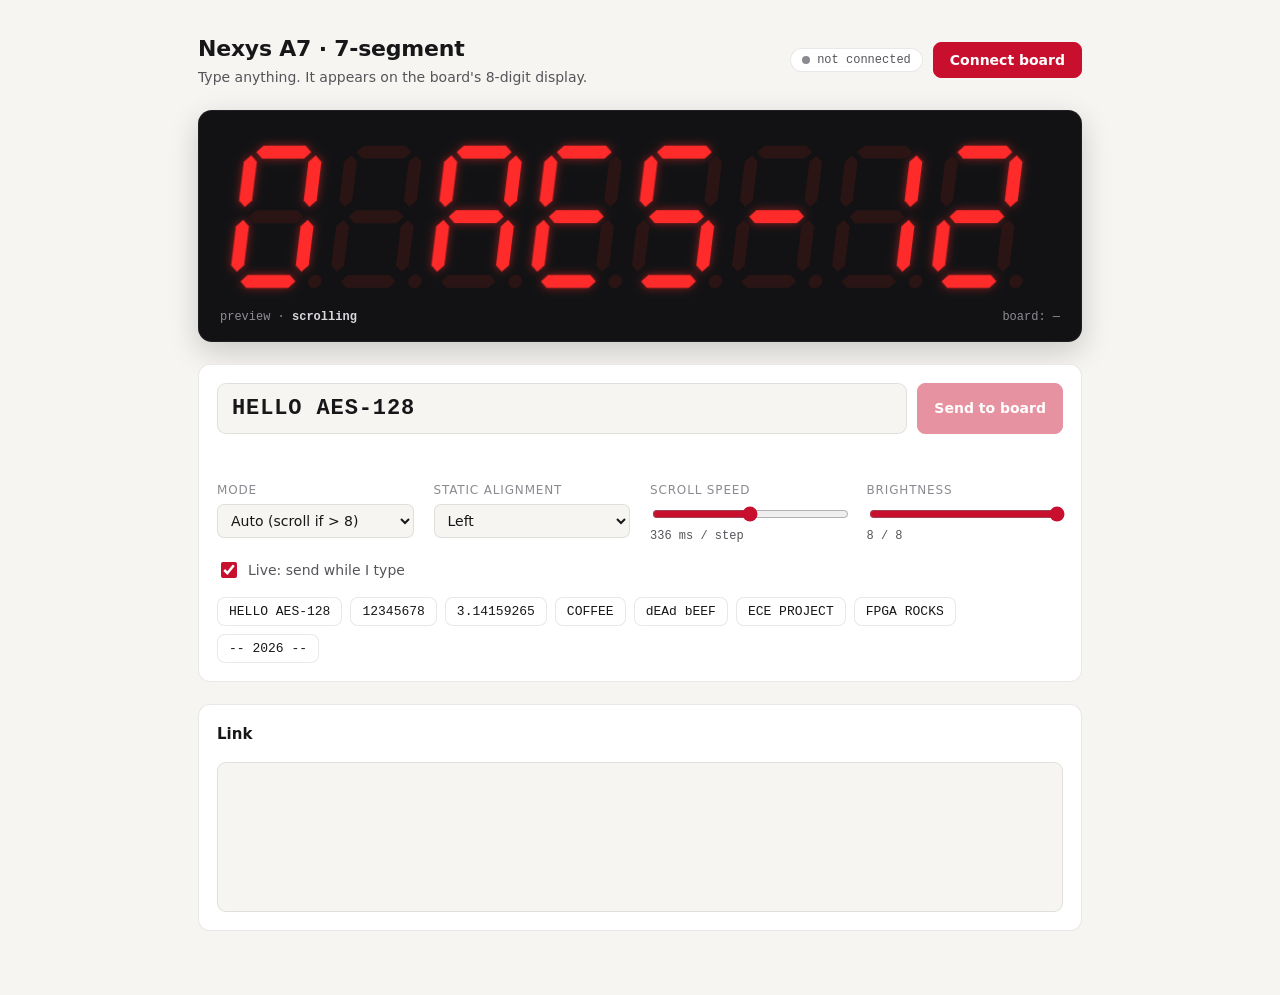
==== fpga/web/seg7_demo.html @ ccb48b42 "this was done by shreyas's" ====
<!doctype html>
<html lang="en">
<head>
<meta charset="utf-8">
<meta name="viewport" content="width=device-width, initial-scale=1">
<title>Nexys Display</title>
<style>
  :root {
    color-scheme: light;
    --bg: #f6f5f1;
    --surface: #ffffff;
    --ink: #17171a;
    --ink-2: #55545a;
    --muted: #8b8a90;
    --line: rgba(0, 0, 0, 0.09);
    --accent: #c8102e;
    --ok: #1a8f5a;
    --warn: #b7791f;
    --bad: #c8102e;
    --panel: #121214;
    --seg-on: #ff2a2a;
    --seg-off: #2a1414;
    --mono: ui-monospace, "Cascadia Mono", Consolas, "SF Mono", Menlo, monospace;
    --sans: system-ui, -apple-system, "Segoe UI", Roboto, sans-serif;
  }
  @media (prefers-color-scheme: dark) {
    :root:not([data-theme="light"]) {
      color-scheme: dark;
      --bg: #0f0f11;
      --surface: #19191c;
      --ink: #f2f2f3;
      --ink-2: #bdbcc2;
      --muted: #85848b;
      --line: rgba(255, 255, 255, 0.09);
      --panel: #070708;
    }
  }
  * { box-sizing: border-box; }
  body {
    margin: 0;
    background: var(--bg);
    color: var(--ink);
    font: 15px/1.5 var(--sans);
  }
  .wrap {
    max-width: 920px;
    margin: 0 auto;
    padding: 32px 18px 64px;
    display: flex;
    flex-direction: column;
    gap: 22px;
  }
  header {
    display: flex;
    flex-wrap: wrap;
    align-items: center;
    justify-content: space-between;
    gap: 14px;
  }
  h1 { margin: 0; font-size: 22px; letter-spacing: -0.01em; }
  .sub { margin: 2px 0 0; color: var(--ink-2); font-size: 14px; }
  .conn { display: flex; align-items: center; gap: 10px; }
  .pill {
    display: inline-flex; align-items: center; gap: 7px;
    font: 12px var(--mono); color: var(--ink-2);
    border: 1px solid var(--line); border-radius: 999px;
    padding: 4px 11px; background: var(--surface);
  }
  .pill::before {
    content: ""; width: 8px; height: 8px; border-radius: 50%;
    background: var(--dot, var(--muted));
  }
  .pill.on  { --dot: var(--ok); }
  .pill.err { --dot: var(--bad); }

  button {
    font: 600 14px var(--sans);
    border-radius: 8px;
    border: 1px solid var(--line);
    background: var(--surface);
    color: var(--ink);
    padding: 9px 16px;
    cursor: pointer;
  }
  button.primary { background: var(--accent); border-color: var(--accent); color: #fff; }
  button:disabled { opacity: .45; cursor: not-allowed; }
  button:focus-visible, input:focus-visible, select:focus-visible {
    outline: 2px solid var(--accent); outline-offset: 2px;
  }

  /* ---- the display ---- */
  .board {
    background: var(--panel);
    border-radius: 14px;
    padding: 26px 22px 18px;
    box-shadow: inset 0 0 0 1px rgba(255,255,255,0.06), 0 10px 30px rgba(0,0,0,.18);
  }
  .digits { display: block; width: 100%; height: auto; }
  .board-foot {
    display: flex; justify-content: space-between; flex-wrap: wrap; gap: 8px;
    margin-top: 12px; font: 12px var(--mono); color: #8d8d94;
  }
  .board-foot b { color: #d7d7dc; font-weight: 600; }

  /* ---- controls ---- */
  .card {
    background: var(--surface);
    border: 1px solid var(--line);
    border-radius: 12px;
    padding: 18px;
    display: flex; flex-direction: column; gap: 16px;
  }
  .row { display: flex; gap: 10px; flex-wrap: wrap; }
  .grow { flex: 1 1 260px; }
  input[type=text] {
    width: 100%;
    font: 600 22px var(--mono);
    letter-spacing: .04em;
    padding: 12px 14px;
    border-radius: 9px;
    border: 1px solid var(--line);
    background: var(--bg);
    color: var(--ink);
  }
  .opts {
    display: grid;
    grid-template-columns: repeat(auto-fit, minmax(170px, 1fr));
    gap: 14px 20px;
  }
  .opt { display: flex; flex-direction: column; gap: 5px; }
  .opt label { font-size: 12px; color: var(--muted); text-transform: uppercase; letter-spacing: .07em; }
  .opt .val { font: 12px var(--mono); color: var(--ink-2); }
  select {
    font: 14px var(--sans); padding: 7px 9px; border-radius: 7px;
    border: 1px solid var(--line); background: var(--bg); color: var(--ink);
  }
  input[type=range] { width: 100%; accent-color: var(--accent); }
  .check { display: flex; align-items: center; gap: 8px; font-size: 14px; color: var(--ink-2); }
  .check input { accent-color: var(--accent); width: 16px; height: 16px; }

  .presets { display: flex; flex-wrap: wrap; gap: 8px; }
  .presets button { font: 500 13px var(--mono); padding: 6px 11px; }

  .note { font-size: 13px; color: var(--warn); min-height: 1.2em; margin: 0; }

  .log {
    font: 12px/1.6 var(--mono);
    color: var(--ink-2);
    background: var(--bg);
    border: 1px solid var(--line);
    border-radius: 9px;
    padding: 10px 12px;
    height: 150px;
    overflow: auto;
    white-space: pre-wrap;
    word-break: break-all;
  }
  .log .ok  { color: var(--ok); }
  .log .bad { color: var(--bad); }

  .unsupported {
    background: var(--surface); border: 1px solid var(--bad);
    border-radius: 12px; padding: 16px 18px; color: var(--ink);
  }
  h2 { margin: 0; font-size: 15px; }
</style>
</head>
<body>
<div class="wrap">

  <header>
    <div>
      <h1>Nexys A7 · 7-segment</h1>
      <p class="sub">Type anything. It appears on the board's 8-digit display.</p>
    </div>
    <div class="conn">
      <span id="status" class="pill">not connected</span>
      <button id="connectBtn" class="primary">Connect board</button>
    </div>
  </header>

  <div id="noSerial" class="unsupported" hidden>
    <h2>This browser can't talk to serial ports</h2>
    <p>Open this page in <b>Chrome</b> or <b>Edge</b>, served from
    <code>http://localhost</code> (run <code>fpga\web\serve.ps1</code>).</p>
  </div>

  <section class="board" aria-label="Preview of the board display">
    <svg id="digits" class="digits" viewBox="0 0 520 100" role="img"
         aria-label="7-segment preview"></svg>
    <div class="board-foot">
      <span>preview · <b id="modeLabel">static</b></span>
      <span id="boardState">board: —</span>
    </div>
  </section>

  <section class="card">
    <div class="row">
      <div class="grow">
        <input id="text" type="text" maxlength="60" value="HELLO AES-128"
               autocomplete="off" spellcheck="false" aria-label="Text to display">
      </div>
      <button id="sendBtn" class="primary" disabled>Send to board</button>
    </div>
    <p id="note" class="note"></p>

    <div class="opts">
      <div class="opt">
        <label for="mode">Mode</label>
        <select id="mode">
          <option value="auto">Auto (scroll if &gt; 8)</option>
          <option value="static">Static</option>
          <option value="scroll">Scroll</option>
        </select>
      </div>
      <div class="opt">
        <label for="align">Static alignment</label>
        <select id="align">
          <option value="left">Left</option>
          <option value="right">Right</option>
        </select>
      </div>
      <div class="opt">
        <label for="speed">Scroll speed</label>
        <input id="speed" type="range" min="0" max="30" value="15">
        <span class="val" id="speedVal"></span>
      </div>
      <div class="opt">
        <label for="bright">Brightness</label>
        <input id="bright" type="range" min="0" max="7" value="7">
        <span class="val" id="brightVal"></span>
      </div>
    </div>

    <label class="check">
      <input id="live" type="checkbox" checked>
      Live: send while I type
    </label>

    <div class="presets" id="presets"></div>
  </section>

  <section class="card">
    <h2>Link</h2>
    <div id="log" class="log" aria-live="polite"></div>
  </section>

</div>

<script>
// ---------------------------------------------------------------------------
// Font: segment bits, a = bit 0 ... g = bit 6, dp = bit 7.
// Shared with the FPGA: the board shows exactly these bits.
// ---------------------------------------------------------------------------
const UPPER = {
  "0":0x3F,"1":0x06,"2":0x5B,"3":0x4F,"4":0x66,"5":0x6D,"6":0x7D,"7":0x07,
  "8":0x7F,"9":0x6F,
  "A":0x77,"B":0x7C,"C":0x39,"D":0x5E,"E":0x79,"F":0x71,"G":0x3D,"H":0x76,
  "I":0x30,"J":0x1E,"K":0x75,"L":0x38,"M":0x37,"N":0x54,"O":0x3F,"P":0x73,
  "Q":0x67,"R":0x50,"S":0x6D,"T":0x78,"U":0x3E,"V":0x3E,"W":0x7E,"X":0x76,
  "Y":0x6E,"Z":0x5B,
  " ":0x00,"-":0x40,"_":0x08,"=":0x48,"\"":0x22,"'":0x02,"`":0x20,
  "[":0x39,"]":0x0F,"(":0x39,")":0x0F,"{":0x39,"}":0x0F,
  "?":0x53,"!":0x82,"/":0x52,"\\":0x64,"|":0x30,"^":0x23,"°":0x63,
  "<":0x58,">":0x4C,"~":0x01,"+":0x46,"*":0x63,"#":0x49,
};
// lowercase forms that read better than their capitals
const LOWER = { "c":0x58, "h":0x74, "o":0x5C, "u":0x1C, "i":0x10, "n":0x54, "r":0x50, "t":0x78 };

function encode(text) {
  const segs = [];
  const bad = new Set();
  for (const ch of text) {
    if (ch === "." || ch === ",") {
      // decimal point rides on the previous digit, like a calculator
      if (segs.length && !(segs[segs.length - 1] & 0x80)) segs[segs.length - 1] |= 0x80;
      else segs.push(0x80);
      continue;
    }
    let s = LOWER[ch];
    if (s === undefined) s = UPPER[ch.toUpperCase()];
    if (s === undefined) { bad.add(ch); s = 0x00; }
    segs.push(s);
  }
  return { segs, bad: [...bad] };
}

const MAX_LEN = 64;   // FPGA buffer
const GAP = 4;        // blanks between repeats when scrolling

function buildPayload(text, opts) {
  const { segs, bad } = encode(text);
  const scroll = opts.mode === "scroll" || (opts.mode === "auto" && segs.length > 8);
  let out, truncated = false;
  if (scroll) {
    out = segs.slice(0, MAX_LEN - GAP);
    truncated = segs.length > out.length;
    out = out.concat(new Array(GAP).fill(0));
    while (out.length < 8) out.push(0);
  } else {
    out = segs.slice(0, 8);
    truncated = segs.length > 8;
    const pad = new Array(8 - out.length).fill(0);
    out = opts.align === "right" ? pad.concat(out) : out.concat(pad);
  }
  return { segs: out, scroll, bad, truncated };
}

function frameBytes(p, opts) {
  const flags = (p.scroll ? 1 : 0) | ((opts.bright & 7) << 1);
  return new Uint8Array([0xA5, flags, opts.speed & 0xFF, p.segs.length, ...p.segs]);
}

// ---------------------------------------------------------------------------
// Preview: same windowing and timing as the FPGA
// ---------------------------------------------------------------------------
const svg = document.getElementById("digits");
const NS = "http://www.w3.org/2000/svg";
const digitEls = [];

function hseg(cx, cy, L, t) {
  const h = t / 2;
  return `${cx-L/2},${cy} ${cx-L/2+h},${cy-h} ${cx+L/2-h},${cy-h} ${cx+L/2},${cy} ${cx+L/2-h},${cy+h} ${cx-L/2+h},${cy+h}`;
}
function vseg(cx, cy, L, t) {
  const h = t / 2;
  return `${cx},${cy-L/2} ${cx+h},${cy-L/2+h} ${cx+h},${cy+L/2-h} ${cx},${cy+L/2} ${cx-h},${cy+L/2-h} ${cx-h},${cy-L/2+h}`;
}
(function buildDigits() {
  const T = 8, W = 40, H = 80;
  const shapes = [
    ["poly", hseg(W/2, 4, W - 6, T)],          // a
    ["poly", vseg(W, H*0.25 + 2, H/2 - 8, T)],  // b
    ["poly", vseg(W, H*0.75 + 2, H/2 - 8, T)],  // c
    ["poly", hseg(W/2, H + 4, W - 6, T)],      // d
    ["poly", vseg(0, H*0.75 + 2, H/2 - 8, T)],  // e
    ["poly", vseg(0, H*0.25 + 2, H/2 - 8, T)],  // f
    ["poly", hseg(W/2, H/2 + 4, W - 6, T)],    // g
  ];
  for (let d = 0; d < 8; d++) {
    const g = document.createElementNS(NS, "g");
    g.setAttribute("transform", `translate(${20 + d * 62},6) skewX(-7)`);
    const parts = [];
    for (const [, pts] of shapes) {
      const p = document.createElementNS(NS, "polygon");
      p.setAttribute("points", pts);
      g.appendChild(p);
      parts.push(p);
    }
    const dp = document.createElementNS(NS, "circle");
    dp.setAttribute("cx", W + 9); dp.setAttribute("cy", H + 4); dp.setAttribute("r", 4.2);
    g.appendChild(dp);
    parts.push(dp);
    svg.appendChild(g);
    digitEls.push(parts);
  }
})();

let preview = { segs: new Array(8).fill(0), scroll: false };
let pos = 0;
let lastStep = performance.now();

function paint() {
  const opts = readOpts();
  const alpha = 0.35 + 0.65 * ((opts.bright + 1) / 8);
  const on = getComputedStyle(document.documentElement).getPropertyValue("--seg-on").trim();
  const off = getComputedStyle(document.documentElement).getPropertyValue("--seg-off").trim();
  for (let d = 0; d < 8; d++) {
    const n = preview.segs.length;
    const s = preview.scroll ? preview.segs[(pos + d) % n] : preview.segs[d];
    digitEls[d].forEach((el, bit) => {
      const lit = (s >> bit) & 1;
      el.setAttribute("fill", lit ? on : off);
      el.setAttribute("fill-opacity", lit ? alpha.toFixed(2) : "1");
      el.style.filter = lit ? "drop-shadow(0 0 3px rgba(255,40,40,.55))" : "none";
    });
  }
}

function tick(now) {
  if (preview.scroll) {
    const stepMs = (readOpts().speed + 1) * 21;
    if (now - lastStep >= stepMs) {
      pos = (pos + 1) % preview.segs.length;
      lastStep = now;
      paint();
    }
  }
  requestAnimationFrame(tick);
}

// ---------------------------------------------------------------------------
// Controls
// ---------------------------------------------------------------------------
const $ = (id) => document.getElementById(id);
const textEl = $("text"), sendBtn = $("sendBtn"), connectBtn = $("connectBtn");

function readOpts() {
  return {
    mode: $("mode").value,
    align: $("align").value,
    speed: 30 - Number($("speed").value),    // slider right = faster
    bright: Number($("bright").value),
  };
}

function refresh() {
  const opts = readOpts();
  const p = buildPayload(textEl.value, opts);
  preview = p;
  pos = 0;
  lastStep = performance.now();
  $("modeLabel").textContent = p.scroll ? "scrolling" : "static";
  $("speedVal").textContent = `${((opts.speed + 1) * 21)} ms / step`;
  $("brightVal").textContent = `${opts.bright + 1} / 8`;
  const notes = [];
  if (p.bad.length) notes.push(`No 7-segment shape for: ${p.bad.map(c => JSON.stringify(c)).join(" ")} (shown blank)`);
  if (p.truncated) notes.push(p.scroll ? `Only the first ${MAX_LEN - GAP} characters fit` : "Static mode shows the first 8 characters");
  $("note").textContent = notes.join(" · ");
  paint();
  return p;
}

const PRESETS = ["HELLO AES-128", "12345678", "3.14159265", "COFFEE", "dEAd bEEF",
                 "ECE PROJECT", "FPGA ROCKS", "-- 2026 --"];
for (const t of PRESETS) {
  const b = document.createElement("button");
  b.textContent = t;
  b.addEventListener("click", () => { textEl.value = t; refresh(); if (port) queueSend(); });
  $("presets").appendChild(b);
}

let liveTimer = null;
textEl.addEventListener("input", () => {
  refresh();
  if (port && $("live").checked) {
    clearTimeout(liveTimer);
    liveTimer = setTimeout(queueSend, 150);
  }
});
textEl.addEventListener("keydown", (e) => { if (e.key === "Enter" && port) queueSend(); });
for (const id of ["mode", "align", "speed", "bright"]) {
  $(id).addEventListener("input", () => {
    refresh();
    if (port && $("live").checked) { clearTimeout(liveTimer); liveTimer = setTimeout(queueSend, 150); }
  });
}
sendBtn.addEventListener("click", queueSend);

// ---------------------------------------------------------------------------
// Web Serial
// ---------------------------------------------------------------------------
let port = null, writer = null, reader = null;
let rxBuf = [];
let pending = null;       // { len, t0, resolve }
let sending = false, sendAgain = false;

function log(msg, cls) {
  const el = $("log");
  const line = document.createElement("div");
  if (cls) line.className = cls;
  line.textContent = `${new Date().toLocaleTimeString()}  ${msg}`;
  el.appendChild(line);
  el.scrollTop = el.scrollHeight;
}

function setStatus(text, cls) {
  const s = $("status");
  s.textContent = text;
  s.className = "pill" + (cls ? " " + cls : "");
}

async function connect() {
  try {
    port = await navigator.serial.requestPort({ filters: [{ usbVendorId: 0x0403 }] });
    await port.open({ baudRate: 115200 });
    writer = port.writable.getWriter();
    const info = port.getInfo();
    setStatus("connected", "on");
    log(`opened port (USB ${info.usbVendorId?.toString(16)}:${info.usbProductId?.toString(16)}) at 115200`, "ok");
    connectBtn.textContent = "Disconnect";
    sendBtn.disabled = false;
    readLoop();
    queueSend();
  } catch (e) {
    port = null;
    if (e.name !== "NotFoundError") {
      setStatus("error", "err");
      log(`could not open: ${e.message}. Is another program (e.g. a terminal) using COM9?`, "bad");
    }
  }
}

async function disconnect() {
  try {
    if (reader) { await reader.cancel(); }
    if (writer) { writer.releaseLock(); }
    if (port) { await port.close(); }
  } catch (e) { /* closing anyway */ }
  port = writer = reader = null;
  setStatus("not connected");
  connectBtn.textContent = "Connect board";
  sendBtn.disabled = true;
  $("boardState").textContent = "board: —";
  log("disconnected");
}

async function readLoop() {
  while (port && port.readable) {
    reader = port.readable.getReader();
    try {
      for (;;) {
        const { value, done } = await reader.read();
        if (done) break;
        for (const b of value) onByte(b);
      }
    } catch (e) {
      log(`read error: ${e.message}`, "bad");
      break;
    } finally {
      reader.releaseLock();
    }
  }
}

function onByte(b) {
  rxBuf.push(b);
  while (rxBuf.length >= 2) {
    if (rxBuf[0] !== 0x5A) { rxBuf.shift(); continue; }
    const len = rxBuf[1];
    rxBuf.splice(0, 2);
    if (pending && pending.len === len) {
      const ms = (performance.now() - pending.t0).toFixed(1);
      pending.resolve(true);
      pending = null;
      $("boardState").innerHTML = `board: <b>showing</b> · ack ${ms} ms`;
      log(`board acknowledged ${len} patterns in ${ms} ms`, "ok");
    }
  }
}

function waitAck(len) {
  return new Promise((resolve) => {
    pending = { len, t0: performance.now(), resolve };
    setTimeout(() => {
      if (pending && pending.len === len) { pending = null; resolve(false); }
    }, 600);
  });
}

// Coalesce: while one frame is in flight, only the newest text is sent next.
async function queueSend() {
  if (!port) return;
  if (sending) { sendAgain = true; return; }
  sending = true;
  do {
    sendAgain = false;
    const opts = readOpts();
    const p = refresh();
    const bytes = frameBytes(p, opts);
    try {
      const ack = waitAck(p.segs.length);
      await writer.write(bytes);
      log(`sent "${textEl.value}" -> ${bytes.length} bytes`);
      if (!(await ack)) {
        log("no acknowledgement from the board -- is seg7_text.bit loaded?", "bad");
        $("boardState").textContent = "board: no reply";
        await new Promise(r => setTimeout(r, 40));   // let the FPGA drop any partial frame
      }
    } catch (e) {
      log(`write failed: ${e.message}`, "bad");
      break;
    }
  } while (sendAgain);
  sending = false;
}

connectBtn.addEventListener("click", () => (port ? disconnect() : connect()));

if (!("serial" in navigator)) {
  $("noSerial").hidden = false;
  connectBtn.disabled = true;
  setStatus("unsupported browser", "err");
} else {
  navigator.serial.addEventListener("disconnect", (e) => {
    if (port && e.target === port) { log("board unplugged", "bad"); disconnect(); }
  });
}

refresh();
requestAnimationFrame(tick);
</script>
</body>
</html>
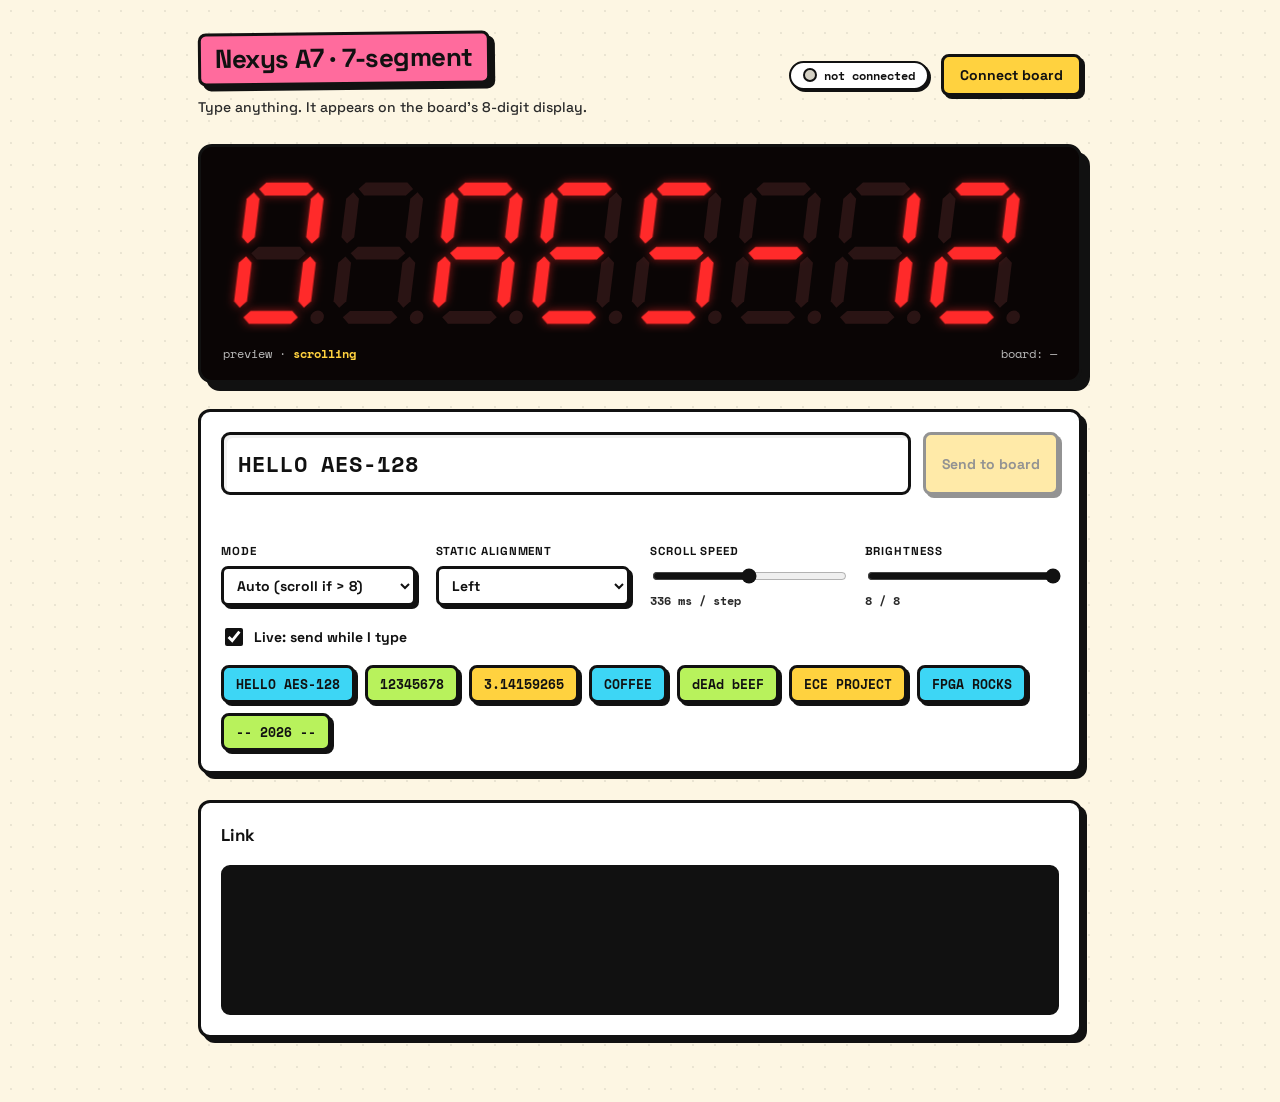
==== commit caf01b7a: "Updated UI" ====
--- a/fpga/web/seg7_demo.html
+++ b/fpga/web/seg7_demo.html
@@ -4,165 +4,84 @@
 <meta charset="utf-8">
 <meta name="viewport" content="width=device-width, initial-scale=1">
 <title>Nexys Display</title>
+<link rel="stylesheet" href="https://fonts.googleapis.com/css2?family=Space+Grotesk:wght@500;700&family=Space+Mono:wght@400;700&display=swap">
 <style>
   :root {
     color-scheme: light;
-    --bg: #f6f5f1;
-    --surface: #ffffff;
-    --ink: #17171a;
-    --ink-2: #55545a;
-    --muted: #8b8a90;
-    --line: rgba(0, 0, 0, 0.09);
-    --accent: #c8102e;
-    --ok: #1a8f5a;
-    --warn: #b7791f;
-    --bad: #c8102e;
-    --panel: #121214;
-    --seg-on: #ff2a2a;
-    --seg-off: #2a1414;
-    --mono: ui-monospace, "Cascadia Mono", Consolas, "SF Mono", Menlo, monospace;
-    --sans: system-ui, -apple-system, "Segoe UI", Roboto, sans-serif;
-  }
-  @media (prefers-color-scheme: dark) {
-    :root:not([data-theme="light"]) {
-      color-scheme: dark;
-      --bg: #0f0f11;
-      --surface: #19191c;
-      --ink: #f2f2f3;
-      --ink-2: #bdbcc2;
-      --muted: #85848b;
-      --line: rgba(255, 255, 255, 0.09);
-      --panel: #070708;
-    }
+    --bg: #fdf6e3; --surface: #ffffff; --ink: #111111; --ink-2: #2b2b2b; --muted: #5c5a55;
+    --line: #111111; --accent: #ffd23f; --pink: #ff6b9d; --cyan: #3dd6f5; --lime: #b8f25c;
+    --ok: #18a058; --warn: #b45309; --bad: #d62839;
+    --panel: #0a0505; --seg-on: #ff2a2a; --seg-off: #2a1414;
+    --sh: 5px 5px 0 #111; --sh-sm: 3px 3px 0 #111;
+    --mono: "Space Mono", ui-monospace, "Cascadia Mono", Consolas, monospace;
+    --sans: "Space Grotesk", system-ui, -apple-system, "Segoe UI", Roboto, sans-serif;
   }
   * { box-sizing: border-box; }
   body {
-    margin: 0;
-    background: var(--bg);
-    color: var(--ink);
-    font: 15px/1.5 var(--sans);
-  }
-  .wrap {
-    max-width: 920px;
-    margin: 0 auto;
-    padding: 32px 18px 64px;
-    display: flex;
-    flex-direction: column;
-    gap: 22px;
-  }
-  header {
-    display: flex;
-    flex-wrap: wrap;
-    align-items: center;
-    justify-content: space-between;
-    gap: 14px;
-  }
-  h1 { margin: 0; font-size: 22px; letter-spacing: -0.01em; }
-  .sub { margin: 2px 0 0; color: var(--ink-2); font-size: 14px; }
-  .conn { display: flex; align-items: center; gap: 10px; }
+    margin: 0; background: var(--bg); color: var(--ink); font: 500 15px/1.5 var(--sans);
+    background-image: radial-gradient(#11111114 1.2px, transparent 1.2px); background-size: 22px 22px;
+  }
+  .wrap { max-width: 920px; margin: 0 auto; padding: 32px 18px 64px; display: flex; flex-direction: column; gap: 26px; }
+  header { display: flex; flex-wrap: wrap; align-items: center; justify-content: space-between; gap: 14px; }
+  h1 {
+    margin: 0; font-size: 26px; font-weight: 800; letter-spacing: -0.02em; display: inline-block;
+    background: var(--pink); border: 3px solid var(--ink); box-shadow: var(--sh); padding: 4px 14px; border-radius: 8px;
+    transform: rotate(-0.6deg);
+  }
+  .sub { margin: 12px 0 0; color: var(--ink-2); font-size: 14px; }
+  .conn { display: flex; align-items: center; gap: 12px; }
   .pill {
-    display: inline-flex; align-items: center; gap: 7px;
-    font: 12px var(--mono); color: var(--ink-2);
-    border: 1px solid var(--line); border-radius: 999px;
-    padding: 4px 11px; background: var(--surface);
-  }
-  .pill::before {
-    content: ""; width: 8px; height: 8px; border-radius: 50%;
-    background: var(--dot, var(--muted));
-  }
-  .pill.on  { --dot: var(--ok); }
-  .pill.err { --dot: var(--bad); }
-
+    display: inline-flex; align-items: center; gap: 7px; font: 700 12px var(--mono); color: var(--ink);
+    border: 2px solid var(--ink); border-radius: 999px; padding: 4px 12px; background: var(--surface); box-shadow: 2px 2px 0 var(--ink);
+  }
+  .pill::before { content: ""; width: 10px; height: 10px; border-radius: 50%; border: 2px solid var(--ink); background: var(--dot, #d4d0c4); }
+  .pill.on { background: var(--lime); --dot: var(--ok); }
+  .pill.err { background: #ff8fa3; --dot: var(--bad); }
   button {
-    font: 600 14px var(--sans);
-    border-radius: 8px;
-    border: 1px solid var(--line);
-    background: var(--surface);
-    color: var(--ink);
-    padding: 9px 16px;
-    cursor: pointer;
-  }
-  button.primary { background: var(--accent); border-color: var(--accent); color: #fff; }
-  button:disabled { opacity: .45; cursor: not-allowed; }
-  button:focus-visible, input:focus-visible, select:focus-visible {
-    outline: 2px solid var(--accent); outline-offset: 2px;
-  }
-
-  /* ---- the display ---- */
-  .board {
-    background: var(--panel);
-    border-radius: 14px;
-    padding: 26px 22px 18px;
-    box-shadow: inset 0 0 0 1px rgba(255,255,255,0.06), 0 10px 30px rgba(0,0,0,.18);
-  }
+    font: 800 14px var(--sans); border-radius: 8px; border: 3px solid var(--ink); background: var(--surface);
+    color: var(--ink); padding: 9px 16px; cursor: pointer; box-shadow: var(--sh-sm); transition: transform .08s, box-shadow .08s;
+  }
+  button:hover { transform: translate(-2px, -2px); box-shadow: 5px 5px 0 var(--ink); }
+  button:active { transform: translate(3px, 3px); box-shadow: none; }
+  button.primary { background: var(--accent); }
+  button:disabled { opacity: .45; cursor: not-allowed; transform: none; box-shadow: var(--sh-sm); }
+  button:focus-visible, input:focus-visible, select:focus-visible { outline: 3px solid var(--pink); outline-offset: 3px; }
+  .board { background: var(--panel); border-radius: 14px; padding: 26px 22px 18px; border: 3px solid var(--ink); box-shadow: 8px 8px 0 var(--ink); }
   .digits { display: block; width: 100%; height: auto; }
-  .board-foot {
-    display: flex; justify-content: space-between; flex-wrap: wrap; gap: 8px;
-    margin-top: 12px; font: 12px var(--mono); color: #8d8d94;
-  }
-  .board-foot b { color: #d7d7dc; font-weight: 600; }
-
-  /* ---- controls ---- */
+  .board-foot { display: flex; justify-content: space-between; flex-wrap: wrap; gap: 8px; margin-top: 12px; font: 12px var(--mono); color: #b9b9b9; }
+  .board-foot b { color: var(--accent); font-weight: 700; }
   .card {
-    background: var(--surface);
-    border: 1px solid var(--line);
-    border-radius: 12px;
-    padding: 18px;
-    display: flex; flex-direction: column; gap: 16px;
-  }
-  .row { display: flex; gap: 10px; flex-wrap: wrap; }
+    background: var(--surface); border: 3px solid var(--ink); border-radius: 12px; box-shadow: var(--sh);
+    padding: 20px; display: flex; flex-direction: column; gap: 16px;
+  }
+  .row { display: flex; gap: 12px; flex-wrap: wrap; }
   .grow { flex: 1 1 260px; }
   input[type=text] {
-    width: 100%;
-    font: 600 22px var(--mono);
-    letter-spacing: .04em;
-    padding: 12px 14px;
-    border-radius: 9px;
-    border: 1px solid var(--line);
-    background: var(--bg);
-    color: var(--ink);
-  }
-  .opts {
-    display: grid;
-    grid-template-columns: repeat(auto-fit, minmax(170px, 1fr));
-    gap: 14px 20px;
-  }
-  .opt { display: flex; flex-direction: column; gap: 5px; }
-  .opt label { font-size: 12px; color: var(--muted); text-transform: uppercase; letter-spacing: .07em; }
-  .opt .val { font: 12px var(--mono); color: var(--ink-2); }
-  select {
-    font: 14px var(--sans); padding: 7px 9px; border-radius: 7px;
-    border: 1px solid var(--line); background: var(--bg); color: var(--ink);
-  }
-  input[type=range] { width: 100%; accent-color: var(--accent); }
-  .check { display: flex; align-items: center; gap: 8px; font-size: 14px; color: var(--ink-2); }
-  .check input { accent-color: var(--accent); width: 16px; height: 16px; }
-
-  .presets { display: flex; flex-wrap: wrap; gap: 8px; }
-  .presets button { font: 500 13px var(--mono); padding: 6px 11px; }
-
-  .note { font-size: 13px; color: var(--warn); min-height: 1.2em; margin: 0; }
-
+    width: 100%; font: 700 22px var(--mono); letter-spacing: .04em; padding: 12px 14px; border-radius: 9px;
+    border: 3px solid var(--ink); background: var(--surface); color: var(--ink); box-shadow: inset 3px 3px 0 #1111110f;
+  }
+  input[type=text]:focus { outline: none; box-shadow: var(--sh-sm); background: #fffdf3; }
+  .opts { display: grid; grid-template-columns: repeat(auto-fit, minmax(170px, 1fr)); gap: 14px 20px; }
+  .opt { display: flex; flex-direction: column; gap: 6px; }
+  .opt label { font-size: 11.5px; color: var(--ink); font-weight: 800; text-transform: uppercase; letter-spacing: .08em; }
+  .opt .val { font: 700 12px var(--mono); color: var(--ink-2); }
+  select { font: 700 14px var(--sans); padding: 7px 9px; border-radius: 7px; border: 3px solid var(--ink); background: var(--surface); color: var(--ink); box-shadow: var(--sh-sm); }
+  input[type=range] { width: 100%; accent-color: var(--ink); }
+  .check { display: flex; align-items: center; gap: 8px; font-size: 14px; color: var(--ink); font-weight: 700; }
+  .check input { accent-color: var(--ink); width: 18px; height: 18px; }
+  .presets { display: flex; flex-wrap: wrap; gap: 10px; }
+  .presets button { font: 700 13px var(--mono); padding: 6px 12px; background: var(--cyan); }
+  .presets button:nth-child(3n+2) { background: var(--lime); }
+  .presets button:nth-child(3n+3) { background: var(--accent); }
+  .note { font-size: 13px; color: var(--bad); font-weight: 700; min-height: 1.2em; margin: 0; }
   .log {
-    font: 12px/1.6 var(--mono);
-    color: var(--ink-2);
-    background: var(--bg);
-    border: 1px solid var(--line);
-    border-radius: 9px;
-    padding: 10px 12px;
-    height: 150px;
-    overflow: auto;
-    white-space: pre-wrap;
-    word-break: break-all;
-  }
-  .log .ok  { color: var(--ok); }
-  .log .bad { color: var(--bad); }
-
-  .unsupported {
-    background: var(--surface); border: 1px solid var(--bad);
-    border-radius: 12px; padding: 16px 18px; color: var(--ink);
-  }
-  h2 { margin: 0; font-size: 15px; }
+    font: 12px/1.7 var(--mono); color: #f2f2f2; background: #111; border: 3px solid var(--ink); border-radius: 9px;
+    padding: 10px 12px; height: 150px; overflow: auto; white-space: pre-wrap; word-break: break-all;
+  }
+  .log .ok  { color: #8cff7a; }
+  .log .bad { color: #ff7a8f; }
+  .unsupported { background: #ff8fa3; border: 3px solid var(--ink); border-radius: 12px; padding: 16px 18px; box-shadow: var(--sh-sm); }
+  h2 { margin: 0; font-size: 17px; font-weight: 800; }
 </style>
 </head>
 <body>
